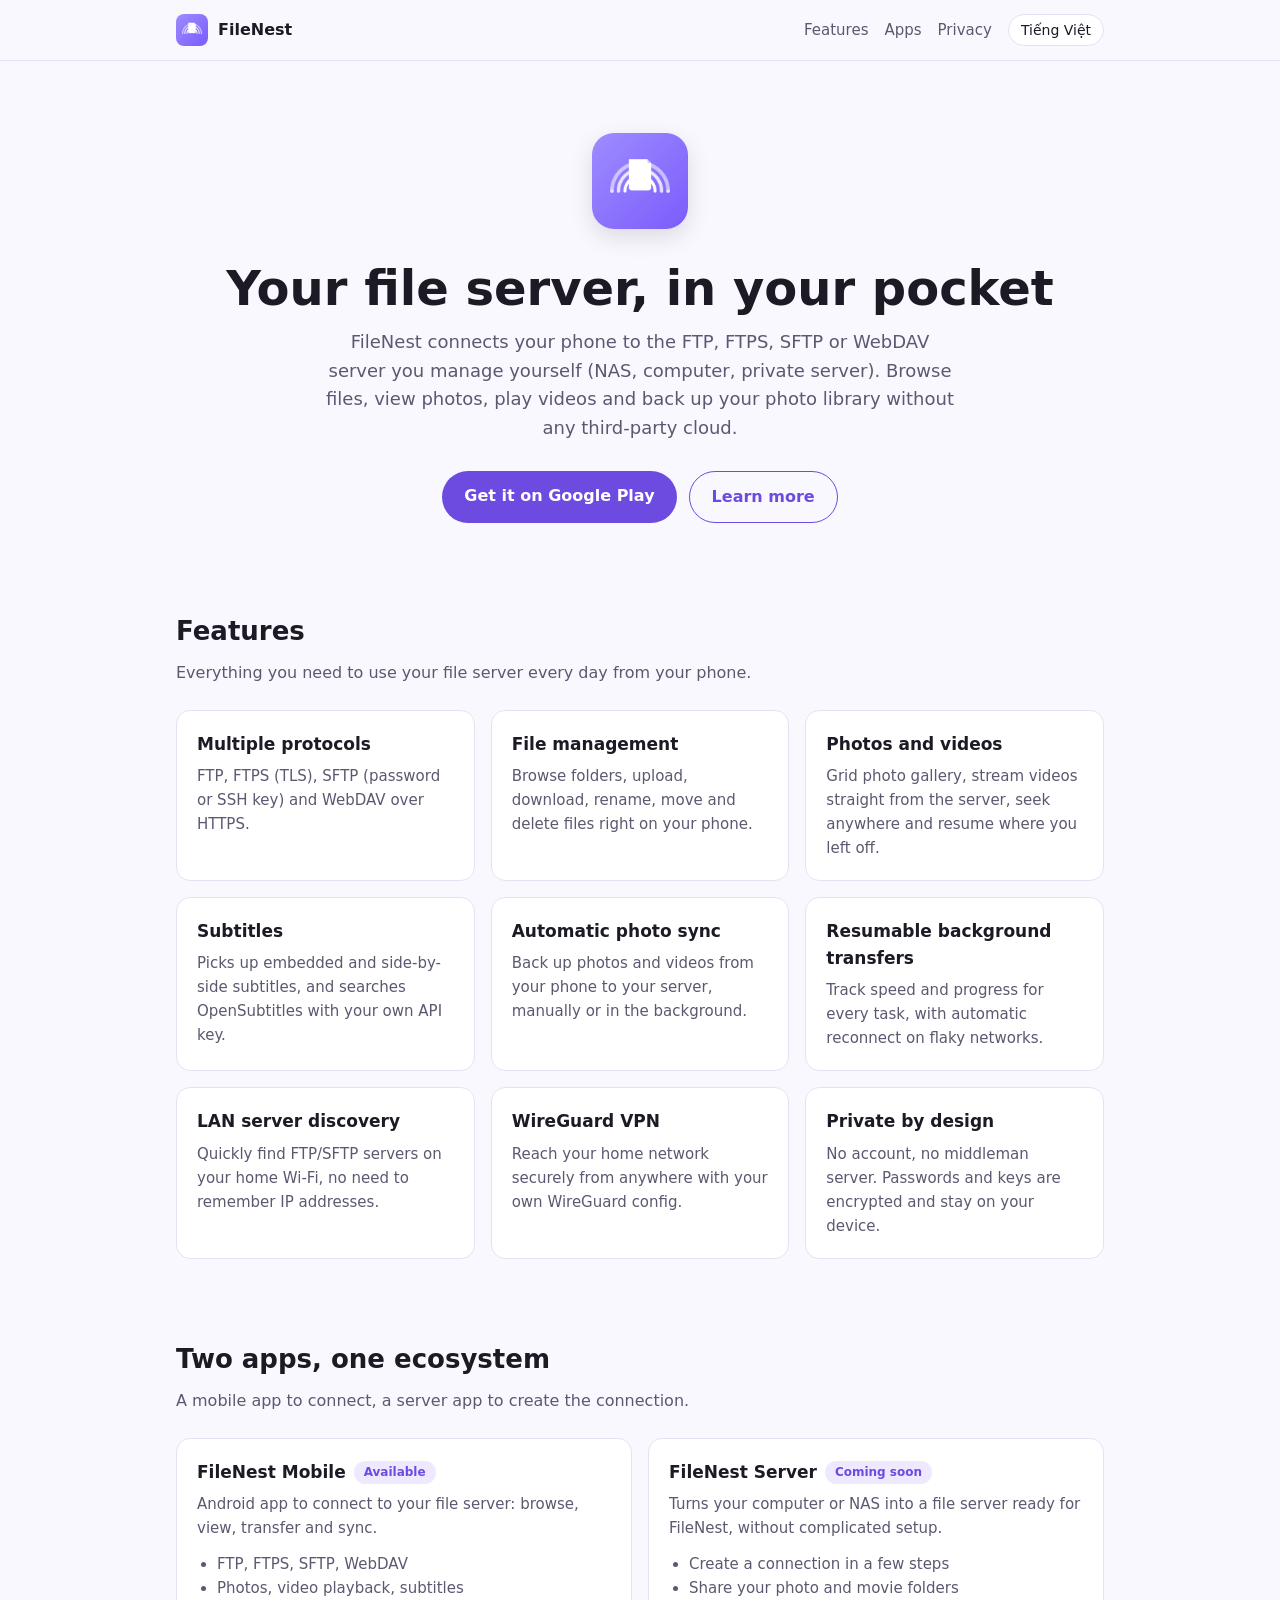
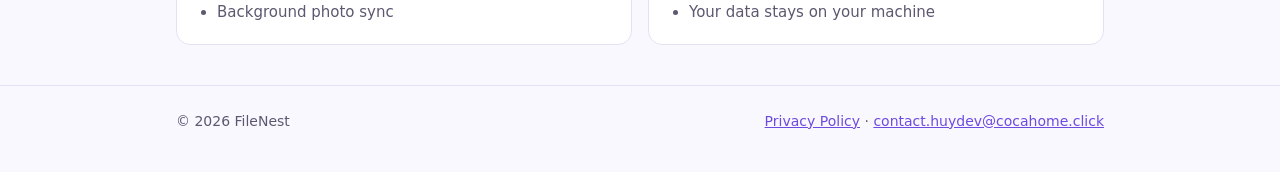
==== index.html @ 216794f7 "Trang giới thiệu FileNest và chính sách quyền riêng tư (vi/en)" ====
<!doctype html>
<html lang="vi" data-title-vi="FileNest — Kết nối server file của bạn" data-title-en="FileNest — Connect to your own file server">
<head>
  <meta charset="utf-8">
  <meta name="viewport" content="width=device-width, initial-scale=1">
  <title>FileNest</title>
  <meta name="description" content="FileNest: duyệt file, xem ảnh/video và đồng bộ media với server FTP/FTPS/SFTP/WebDAV của riêng bạn. / Browse files, view photos and videos, and sync media with your own FTP/FTPS/SFTP/WebDAV server.">
  <link rel="icon" href="icon.png">
  <link rel="stylesheet" href="style.css">
  <script src="lang.js"></script>
</head>
<body>
  <header class="top">
    <div class="wrap">
      <a class="brand" href="./"><img src="icon.png" alt="">FileNest</a>
      <nav>
        <a class="hide-sm" href="#features"><span lang="vi">Tính năng</span><span lang="en">Features</span></a>
        <a class="hide-sm" href="#apps"><span lang="vi">Ứng dụng</span><span lang="en">Apps</span></a>
        <a href="privacy.html"><span lang="vi">Quyền riêng tư</span><span lang="en">Privacy</span></a>
        <button class="lang-btn" id="lang-btn" type="button">English</button>
      </nav>
    </div>
  </header>

  <main>
    <div class="hero wrap">
      <img src="icon.png" alt="FileNest">
      <h1 lang="vi">Server file của bạn, trong túi của bạn</h1>
      <h1 lang="en">Your file server, in your pocket</h1>
      <p lang="vi">FileNest kết nối điện thoại với server FTP, FTPS, SFTP hoặc WebDAV mà bạn tự quản lý (NAS, máy tính, server riêng). Duyệt file, xem ảnh, phát video và sao lưu thư viện ảnh mà không cần dịch vụ đám mây trung gian.</p>
      <p lang="en">FileNest connects your phone to the FTP, FTPS, SFTP or WebDAV server you manage yourself (NAS, computer, private server). Browse files, view photos, play videos and back up your photo library without any third-party cloud.</p>
      <div class="cta">
        <a class="btn" href="https://play.google.com/store/apps/details?id=com.huynguyen.filenest"><span lang="vi">Tải trên Google Play</span><span lang="en">Get it on Google Play</span></a>
        <a class="btn ghost" href="#apps"><span lang="vi">Tìm hiểu thêm</span><span lang="en">Learn more</span></a>
      </div>
    </div>

    <section id="features">
      <div class="wrap">
        <h2 lang="vi">Tính năng</h2>
        <h2 lang="en">Features</h2>
        <p class="lead" lang="vi">Mọi thứ bạn cần để dùng server file hằng ngày trên điện thoại.</p>
        <p class="lead" lang="en">Everything you need to use your file server every day from your phone.</p>
        <div class="grid">
          <div class="card">
            <h3 lang="vi">Nhiều giao thức</h3><h3 lang="en">Multiple protocols</h3>
            <p lang="vi">FTP, FTPS (TLS), SFTP (mật khẩu hoặc SSH key) và WebDAV qua HTTPS.</p>
            <p lang="en">FTP, FTPS (TLS), SFTP (password or SSH key) and WebDAV over HTTPS.</p>
          </div>
          <div class="card">
            <h3 lang="vi">Quản lý file</h3><h3 lang="en">File management</h3>
            <p lang="vi">Duyệt thư mục, tải lên, tải về, đổi tên, di chuyển và xoá file ngay trên điện thoại.</p>
            <p lang="en">Browse folders, upload, download, rename, move and delete files right on your phone.</p>
          </div>
          <div class="card">
            <h3 lang="vi">Xem ảnh và video</h3><h3 lang="en">Photos and videos</h3>
            <p lang="vi">Thư viện ảnh dạng lưới, phát video trực tiếp từ server, tua tới bất kỳ vị trí nào, nhớ vị trí đang xem.</p>
            <p lang="en">Grid photo gallery, stream videos straight from the server, seek anywhere and resume where you left off.</p>
          </div>
          <div class="card">
            <h3 lang="vi">Phụ đề</h3><h3 lang="en">Subtitles</h3>
            <p lang="vi">Tự nhận phụ đề đi kèm video và tìm phụ đề qua OpenSubtitles bằng API key của bạn.</p>
            <p lang="en">Picks up embedded and side-by-side subtitles, and searches OpenSubtitles with your own API key.</p>
          </div>
          <div class="card">
            <h3 lang="vi">Đồng bộ ảnh tự động</h3><h3 lang="en">Automatic photo sync</h3>
            <p lang="vi">Sao lưu ảnh và video từ điện thoại lên server, thủ công hoặc tự chạy nền.</p>
            <p lang="en">Back up photos and videos from your phone to your server, manually or in the background.</p>
          </div>
          <div class="card">
            <h3 lang="vi">Tải nền, tiếp tục khi rớt mạng</h3><h3 lang="en">Resumable background transfers</h3>
            <p lang="vi">Theo dõi tốc độ và tiến độ từng tác vụ, tự kết nối lại khi mạng chập chờn.</p>
            <p lang="en">Track speed and progress for every task, with automatic reconnect on flaky networks.</p>
          </div>
          <div class="card">
            <h3 lang="vi">Dò server trong mạng LAN</h3><h3 lang="en">LAN server discovery</h3>
            <p lang="vi">Tìm nhanh server FTP/SFTP trong mạng Wi-Fi nhà bạn, không cần nhớ địa chỉ IP.</p>
            <p lang="en">Quickly find FTP/SFTP servers on your home Wi-Fi, no need to remember IP addresses.</p>
          </div>
          <div class="card">
            <h3 lang="vi">VPN WireGuard</h3><h3 lang="en">WireGuard VPN</h3>
            <p lang="vi">Kết nối an toàn về mạng nhà khi đang ở ngoài, bằng cấu hình WireGuard của bạn.</p>
            <p lang="en">Reach your home network securely from anywhere with your own WireGuard config.</p>
          </div>
          <div class="card">
            <h3 lang="vi">Riêng tư</h3><h3 lang="en">Private by design</h3>
            <p lang="vi">Không tài khoản, không server trung gian. Mật khẩu và khoá được mã hoá, chỉ lưu trên máy bạn.</p>
            <p lang="en">No account, no middleman server. Passwords and keys are encrypted and stay on your device.</p>
          </div>
        </div>
      </div>
    </section>

    <section id="apps">
      <div class="wrap">
        <h2 lang="vi">Hai ứng dụng, một hệ sinh thái</h2>
        <h2 lang="en">Two apps, one ecosystem</h2>
        <p class="lead" lang="vi">App mobile để kết nối, app server để tạo kết nối.</p>
        <p class="lead" lang="en">A mobile app to connect, a server app to create the connection.</p>
        <div class="products">
          <div class="card product">
            <h3><span lang="vi">FileNest cho điện thoại</span><span lang="en">FileNest Mobile</span> <span class="badge"><span lang="vi">Đã có</span><span lang="en">Available</span></span></h3>
            <p lang="vi">Ứng dụng Android để kết nối tới server file của bạn: duyệt, xem, tải và đồng bộ.</p>
            <p lang="en">Android app to connect to your file server: browse, view, transfer and sync.</p>
            <ul>
              <li lang="vi">FTP, FTPS, SFTP, WebDAV</li><li lang="en">FTP, FTPS, SFTP, WebDAV</li>
              <li lang="vi">Xem ảnh, phát video, phụ đề</li><li lang="en">Photos, video playback, subtitles</li>
              <li lang="vi">Đồng bộ ảnh chạy nền</li><li lang="en">Background photo sync</li>
            </ul>
          </div>
          <div class="card product">
            <h3><span lang="vi">FileNest Server</span><span lang="en">FileNest Server</span> <span class="badge"><span lang="vi">Sắp ra mắt</span><span lang="en">Coming soon</span></span></h3>
            <p lang="vi">Ứng dụng biến máy tính hoặc NAS của bạn thành server file sẵn sàng cho FileNest, không cần tự cấu hình phức tạp.</p>
            <p lang="en">Turns your computer or NAS into a file server ready for FileNest, without complicated setup.</p>
            <ul>
              <li lang="vi">Tạo kết nối chỉ trong vài bước</li><li lang="en">Create a connection in a few steps</li>
              <li lang="vi">Chia sẻ thư mục ảnh, phim của bạn</li><li lang="en">Share your photo and movie folders</li>
              <li lang="vi">Dữ liệu vẫn nằm trên máy của bạn</li><li lang="en">Your data stays on your machine</li>
            </ul>
          </div>
        </div>
      </div>
    </section>
  </main>

  <footer>
    <div class="wrap">
      <span>&copy; 2026 FileNest</span>
      <span>
        <a href="privacy.html"><span lang="vi">Chính sách quyền riêng tư</span><span lang="en">Privacy Policy</span></a>
        &middot;
        <a href="mailto:contact.huydev@cocahome.click">contact.huydev@cocahome.click</a>
      </span>
    </div>
  </footer>
</body>
</html>
---- style.css ----
:root {
  --bg: #faf8ff;
  --surface: #ffffff;
  --text: #1c1a24;
  --muted: #5d5870;
  --border: #e6e1f2;
  --accent: #6d4ae0;
  --accent-soft: #efe9ff;
  --radius: 14px;
}
@media (prefers-color-scheme: dark) {
  :root {
    --bg: #131118;
    --surface: #1c1a24;
    --text: #ece9f5;
    --muted: #a7a1bb;
    --border: #2d2a38;
    --accent: #a58bff;
    --accent-soft: #272040;
  }
}
* { box-sizing: border-box; }
html { -webkit-text-size-adjust: 100%; }
body {
  margin: 0;
  background: var(--bg);
  color: var(--text);
  font: 16px/1.6 system-ui, -apple-system, "Segoe UI", Roboto, sans-serif;
}
a { color: var(--accent); }
.wrap { max-width: 960px; margin: 0 auto; padding: 0 16px; }

/* Show only the active language */
html[lang="vi"] [lang="en"], html[lang="en"] [lang="vi"] { display: none !important; }

header.top {
  position: sticky; top: 0; z-index: 10;
  background: color-mix(in srgb, var(--bg) 88%, transparent);
  backdrop-filter: blur(8px);
  border-bottom: 1px solid var(--border);
}
header.top .wrap { display: flex; align-items: center; gap: 12px; height: 60px; }
.brand { display: flex; align-items: center; gap: 10px; font-weight: 700; text-decoration: none; color: var(--text); }
.brand img { width: 32px; height: 32px; border-radius: 8px; }
nav { margin-left: auto; display: flex; align-items: center; gap: 16px; font-size: 15px; }
nav a { color: var(--muted); text-decoration: none; }
nav a:hover { color: var(--text); }
.lang-btn {
  border: 1px solid var(--border); background: var(--surface); color: var(--text);
  border-radius: 999px; padding: 4px 12px; font: inherit; font-size: 14px; cursor: pointer;
}

.hero { padding: 72px 0 48px; text-align: center; }
.hero img { width: 96px; height: 96px; border-radius: 22px; box-shadow: 0 8px 24px rgb(0 0 0 / .12); }
.hero h1 { font-size: clamp(32px, 6vw, 48px); line-height: 1.15; margin: 24px 0 12px; }
.hero p { color: var(--muted); font-size: 18px; max-width: 640px; margin: 0 auto 28px; }
.cta { display: inline-flex; flex-wrap: wrap; gap: 12px; justify-content: center; }
.btn {
  display: inline-block; padding: 12px 22px; border-radius: 999px; font-weight: 600; text-decoration: none;
  background: var(--accent); color: #fff;
}
.btn.ghost { background: transparent; color: var(--accent); border: 1px solid var(--accent); }

section { padding: 40px 0; }
section h2 { font-size: 26px; margin: 0 0 8px; }
section > .wrap > p.lead { color: var(--muted); margin: 0 0 24px; }

.grid { display: grid; gap: 16px; grid-template-columns: repeat(auto-fit, minmax(240px, 1fr)); }
.card {
  background: var(--surface); border: 1px solid var(--border); border-radius: var(--radius); padding: 20px;
}
.card h3 { margin: 0 0 6px; font-size: 17px; }
.card p { margin: 0; color: var(--muted); font-size: 15px; }

.products { display: grid; gap: 16px; grid-template-columns: repeat(auto-fit, minmax(280px, 1fr)); }
.product h3 { display: flex; align-items: center; gap: 8px; }
.badge {
  font-size: 12px; font-weight: 600; padding: 2px 10px; border-radius: 999px;
  background: var(--accent-soft); color: var(--accent);
}
.product ul { margin: 12px 0 0; padding-left: 20px; color: var(--muted); font-size: 15px; }

footer { border-top: 1px solid var(--border); padding: 24px 0 40px; color: var(--muted); font-size: 14px; }
footer .wrap { display: flex; flex-wrap: wrap; gap: 8px 20px; justify-content: space-between; }

/* Privacy page */
.doc { padding: 40px 0 24px; }
.doc h1 { font-size: 32px; margin: 0 0 4px; }
.doc .meta { color: var(--muted); margin: 0 0 32px; }
.doc h2 { font-size: 20px; margin: 32px 0 8px; }
.doc p, .doc li { color: var(--text); }
.doc ul { padding-left: 22px; }
.doc .wrap { max-width: 760px; }

@media (max-width: 560px) {
  nav a.hide-sm { display: none; }
  .hero { padding-top: 48px; }
}
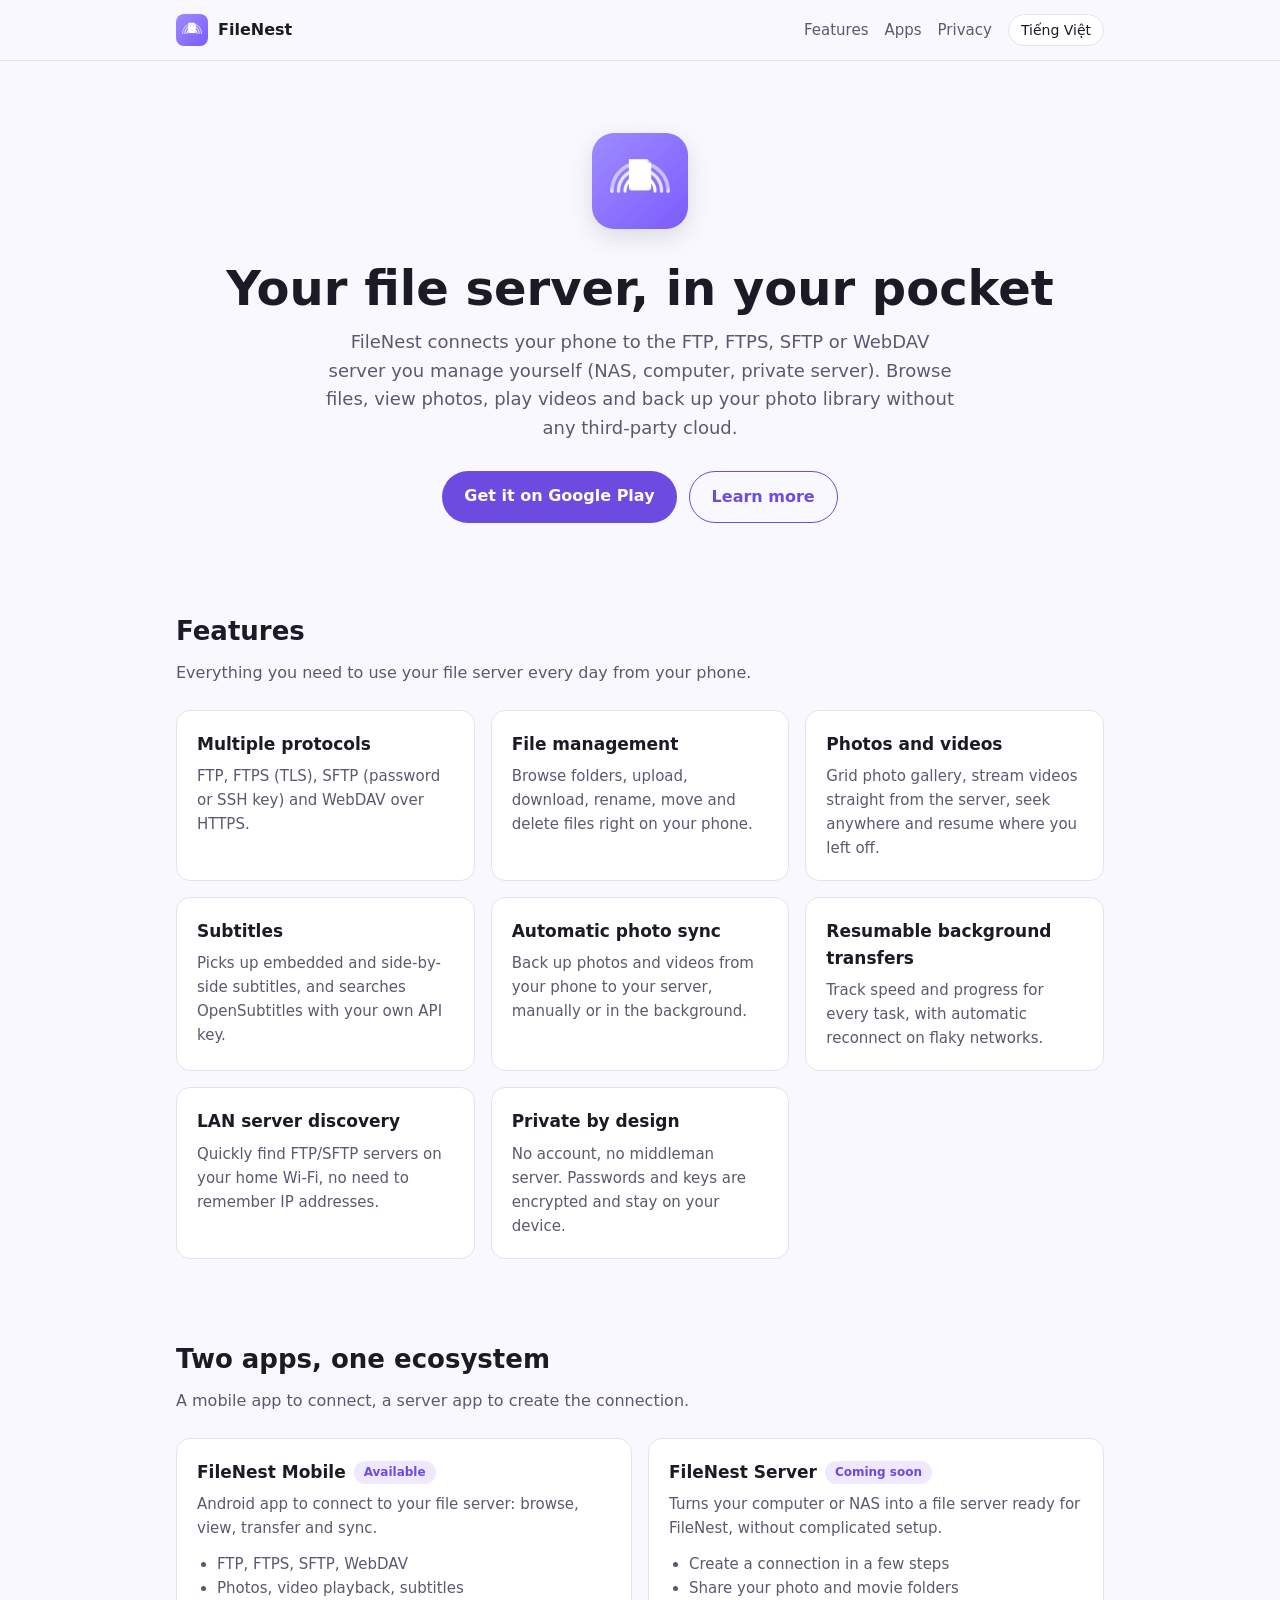
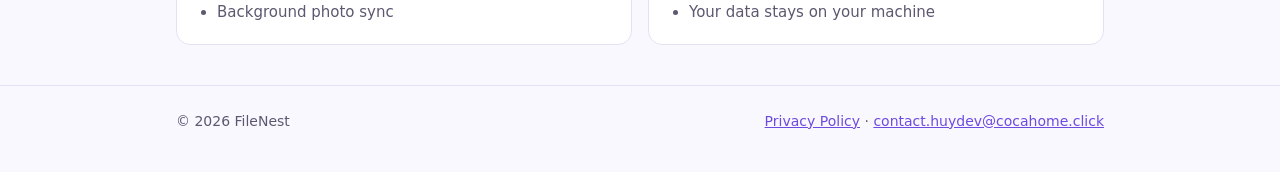
==== commit 84fcb726: "Bỏ tính năng VPN WireGuard khỏi trang giới thiệu và chính sách quyền riêng tư" ====
--- a/index.html
+++ b/index.html
@@ -78,11 +78,6 @@
             <p lang="en">Quickly find FTP/SFTP servers on your home Wi-Fi, no need to remember IP addresses.</p>
           </div>
           <div class="card">
-            <h3 lang="vi">VPN WireGuard</h3><h3 lang="en">WireGuard VPN</h3>
-            <p lang="vi">Kết nối an toàn về mạng nhà khi đang ở ngoài, bằng cấu hình WireGuard của bạn.</p>
-            <p lang="en">Reach your home network securely from anywhere with your own WireGuard config.</p>
-          </div>
-          <div class="card">
             <h3 lang="vi">Riêng tư</h3><h3 lang="en">Private by design</h3>
             <p lang="vi">Không tài khoản, không server trung gian. Mật khẩu và khoá được mã hoá, chỉ lưu trên máy bạn.</p>
             <p lang="en">No account, no middleman server. Passwords and keys are encrypted and stay on your device.</p>
